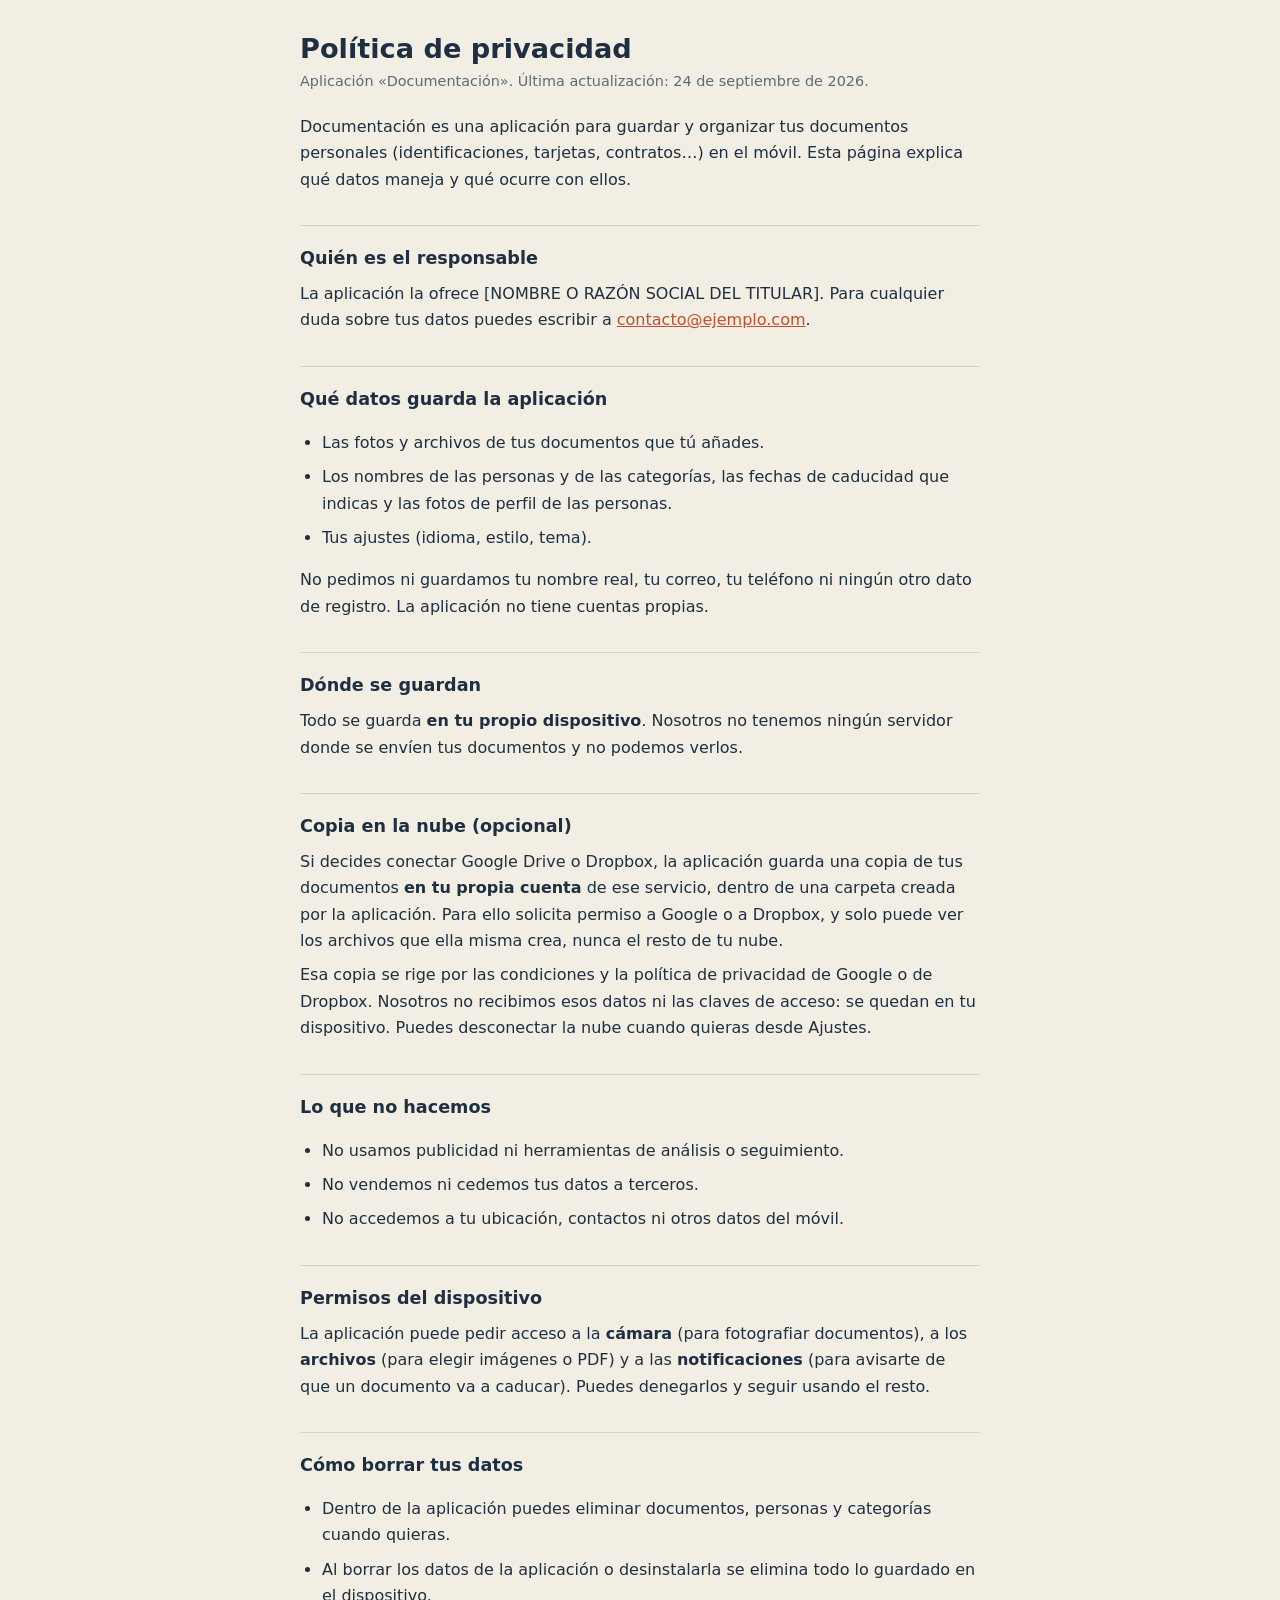
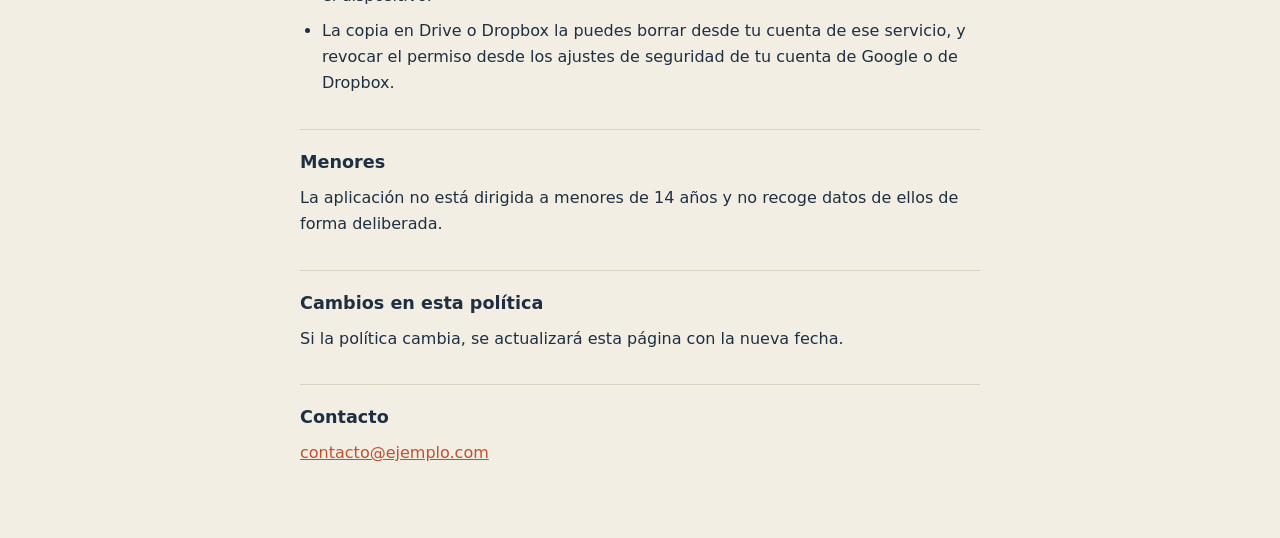
==== privacidad.html @ 35ffc003 "varios Co-Authored-By: Claude Sonnet 5 <noreply@anthropic.com>" ====
<!DOCTYPE html>
<html lang="es">
<head>
<meta charset="utf-8">
<meta name="viewport" content="width=device-width, initial-scale=1">
<title>Política de privacidad · Documentación</title>
<link rel="icon" href="icono.png">
<style>
  :root{ --fondo:#F2EEE3; --texto:#1E2F42; --suave:#5B6B7C; --acento:#C1502E; --linea:#D9D2C0; }
  @media (prefers-color-scheme: dark){ :root{ --fondo:#141E2B; --texto:#EDE8DA; --suave:#9AA8B6; --acento:#E0897A; --linea:#2A394B; } }
  body{ margin:0; background:var(--fondo); color:var(--texto); font:16px/1.65 system-ui, -apple-system, "Segoe UI", Roboto, sans-serif; }
  main{ max-width:680px; margin:0 auto; padding:32px 20px 64px; }
  h1{ font-size:1.7rem; line-height:1.25; margin:0 0 4px; }
  h2{ font-size:1.1rem; margin:32px 0 6px; padding-top:18px; border-top:1px solid var(--linea); }
  p, li{ margin:8px 0; }
  ul{ padding-left:22px; }
  .fecha{ color:var(--suave); font-size:.9rem; margin:0 0 20px; }
  a{ color:var(--acento); }
</style>
</head>
<body>
<main>
  <h1>Política de privacidad</h1>
  <p class="fecha">Aplicación «Documentación». Última actualización: 24 de septiembre de 2026.</p>

  <p>Documentación es una aplicación para guardar y organizar tus documentos personales (identificaciones, tarjetas, contratos…) en el móvil. Esta página explica qué datos maneja y qué ocurre con ellos.</p>

  <h2>Quién es el responsable</h2>
  <p>La aplicación la ofrece [NOMBRE O RAZÓN SOCIAL DEL TITULAR]. Para cualquier duda sobre tus datos puedes escribir a <a href="mailto:contacto@ejemplo.com">contacto@ejemplo.com</a>.</p>

  <h2>Qué datos guarda la aplicación</h2>
  <ul>
    <li>Las fotos y archivos de tus documentos que tú añades.</li>
    <li>Los nombres de las personas y de las categorías, las fechas de caducidad que indicas y las fotos de perfil de las personas.</li>
    <li>Tus ajustes (idioma, estilo, tema).</li>
  </ul>
  <p>No pedimos ni guardamos tu nombre real, tu correo, tu teléfono ni ningún otro dato de registro. La aplicación no tiene cuentas propias.</p>

  <h2>Dónde se guardan</h2>
  <p>Todo se guarda <strong>en tu propio dispositivo</strong>. Nosotros no tenemos ningún servidor donde se envíen tus documentos y no podemos verlos.</p>

  <h2>Copia en la nube (opcional)</h2>
  <p>Si decides conectar Google Drive o Dropbox, la aplicación guarda una copia de tus documentos <strong>en tu propia cuenta</strong> de ese servicio, dentro de una carpeta creada por la aplicación. Para ello solicita permiso a Google o a Dropbox, y solo puede ver los archivos que ella misma crea, nunca el resto de tu nube.</p>
  <p>Esa copia se rige por las condiciones y la política de privacidad de Google o de Dropbox. Nosotros no recibimos esos datos ni las claves de acceso: se quedan en tu dispositivo. Puedes desconectar la nube cuando quieras desde Ajustes.</p>

  <h2>Lo que no hacemos</h2>
  <ul>
    <li>No usamos publicidad ni herramientas de análisis o seguimiento.</li>
    <li>No vendemos ni cedemos tus datos a terceros.</li>
    <li>No accedemos a tu ubicación, contactos ni otros datos del móvil.</li>
  </ul>

  <h2>Permisos del dispositivo</h2>
  <p>La aplicación puede pedir acceso a la <strong>cámara</strong> (para fotografiar documentos), a los <strong>archivos</strong> (para elegir imágenes o PDF) y a las <strong>notificaciones</strong> (para avisarte de que un documento va a caducar). Puedes denegarlos y seguir usando el resto.</p>

  <h2>Cómo borrar tus datos</h2>
  <ul>
    <li>Dentro de la aplicación puedes eliminar documentos, personas y categorías cuando quieras.</li>
    <li>Al borrar los datos de la aplicación o desinstalarla se elimina todo lo guardado en el dispositivo.</li>
    <li>La copia en Drive o Dropbox la puedes borrar desde tu cuenta de ese servicio, y revocar el permiso desde los ajustes de seguridad de tu cuenta de Google o de Dropbox.</li>
  </ul>

  <h2>Menores</h2>
  <p>La aplicación no está dirigida a menores de 14 años y no recoge datos de ellos de forma deliberada.</p>

  <h2>Cambios en esta política</h2>
  <p>Si la política cambia, se actualizará esta página con la nueva fecha.</p>

  <h2>Contacto</h2>
  <p><a href="mailto:contacto@ejemplo.com">contacto@ejemplo.com</a></p>
</main>
</body>
</html>
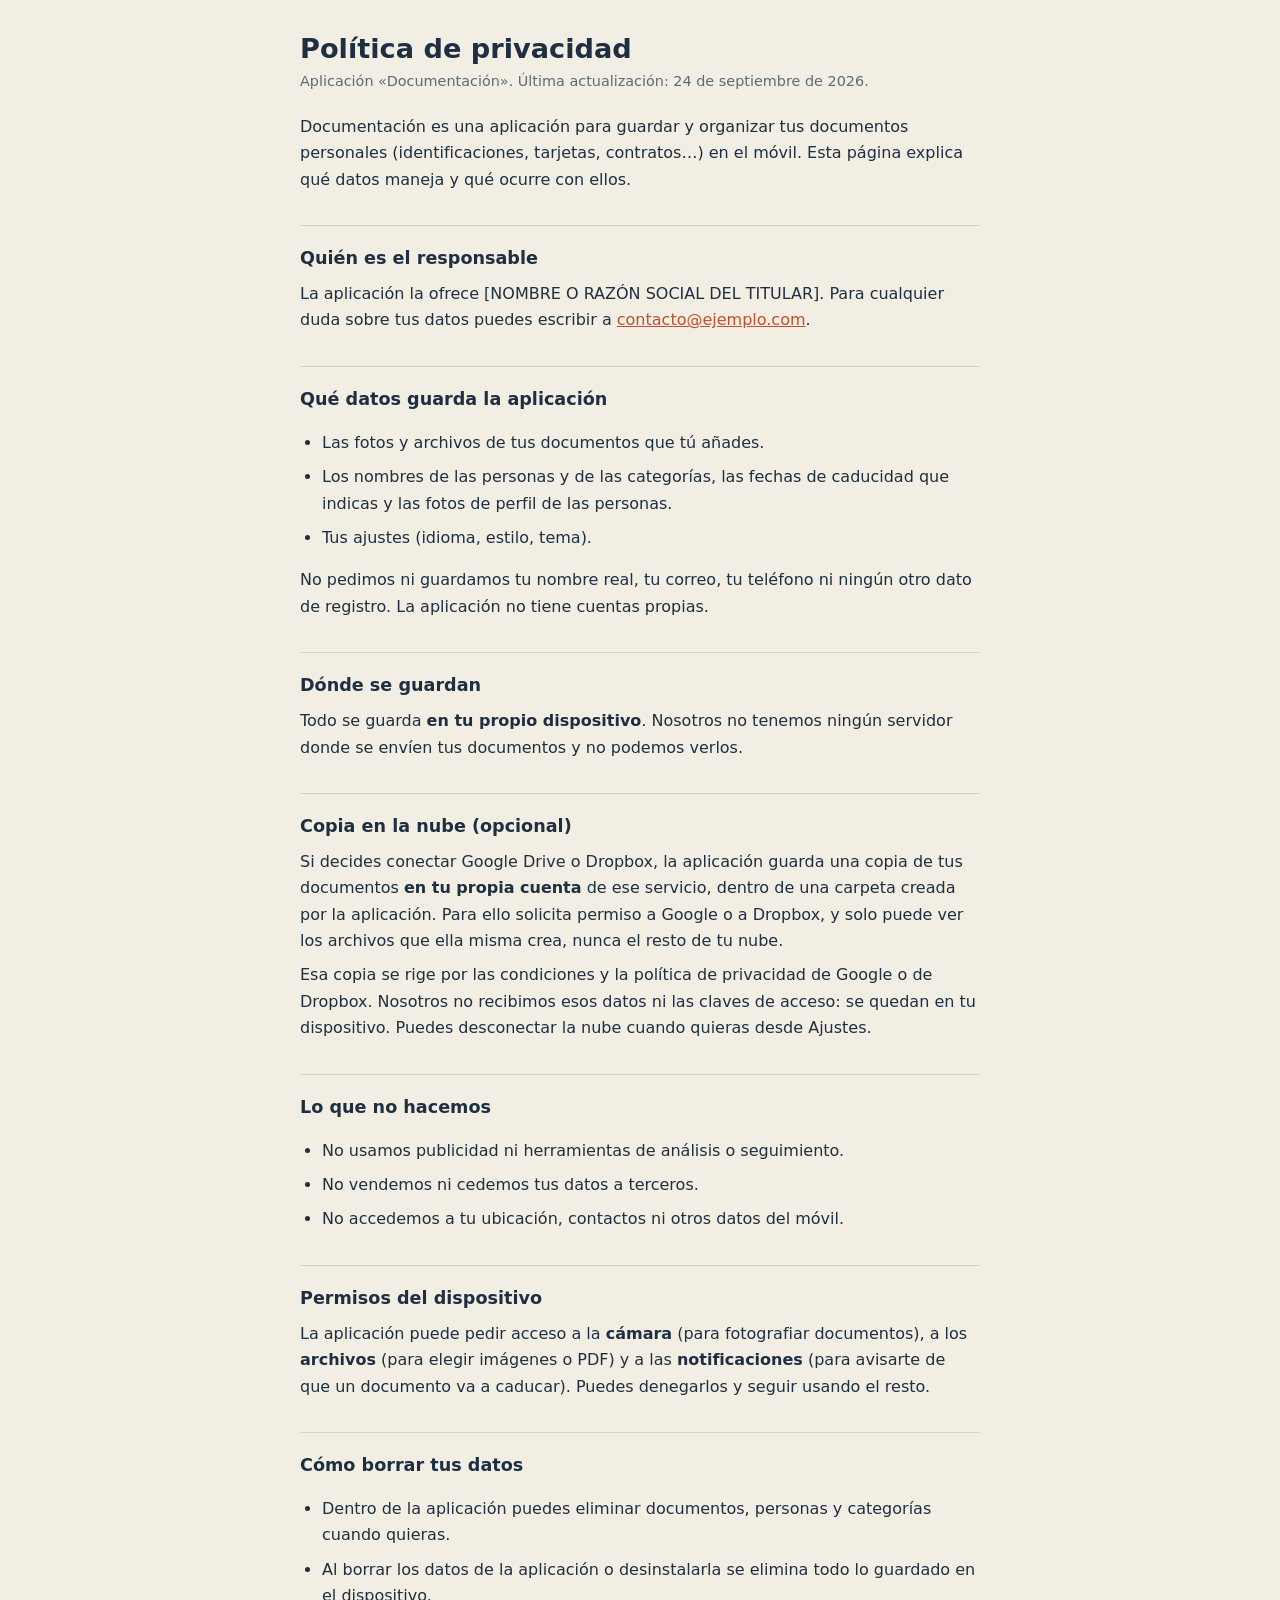
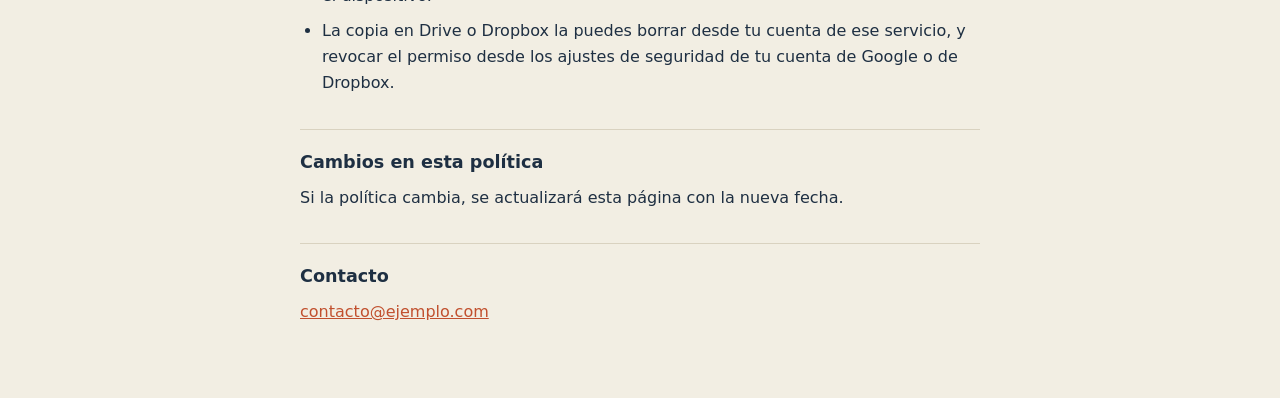
==== commit 534b7e7f: "varios Co-Authored-By: Claude Code <noreply@anthropic.com>" ====
--- a/privacidad.html
+++ b/privacidad.html
@@ -60,9 +60,6 @@
     <li>La copia en Drive o Dropbox la puedes borrar desde tu cuenta de ese servicio, y revocar el permiso desde los ajustes de seguridad de tu cuenta de Google o de Dropbox.</li>
   </ul>
 
-  <h2>Menores</h2>
-  <p>La aplicación no está dirigida a menores de 14 años y no recoge datos de ellos de forma deliberada.</p>
-
   <h2>Cambios en esta política</h2>
   <p>Si la política cambia, se actualizará esta página con la nueva fecha.</p>
 
